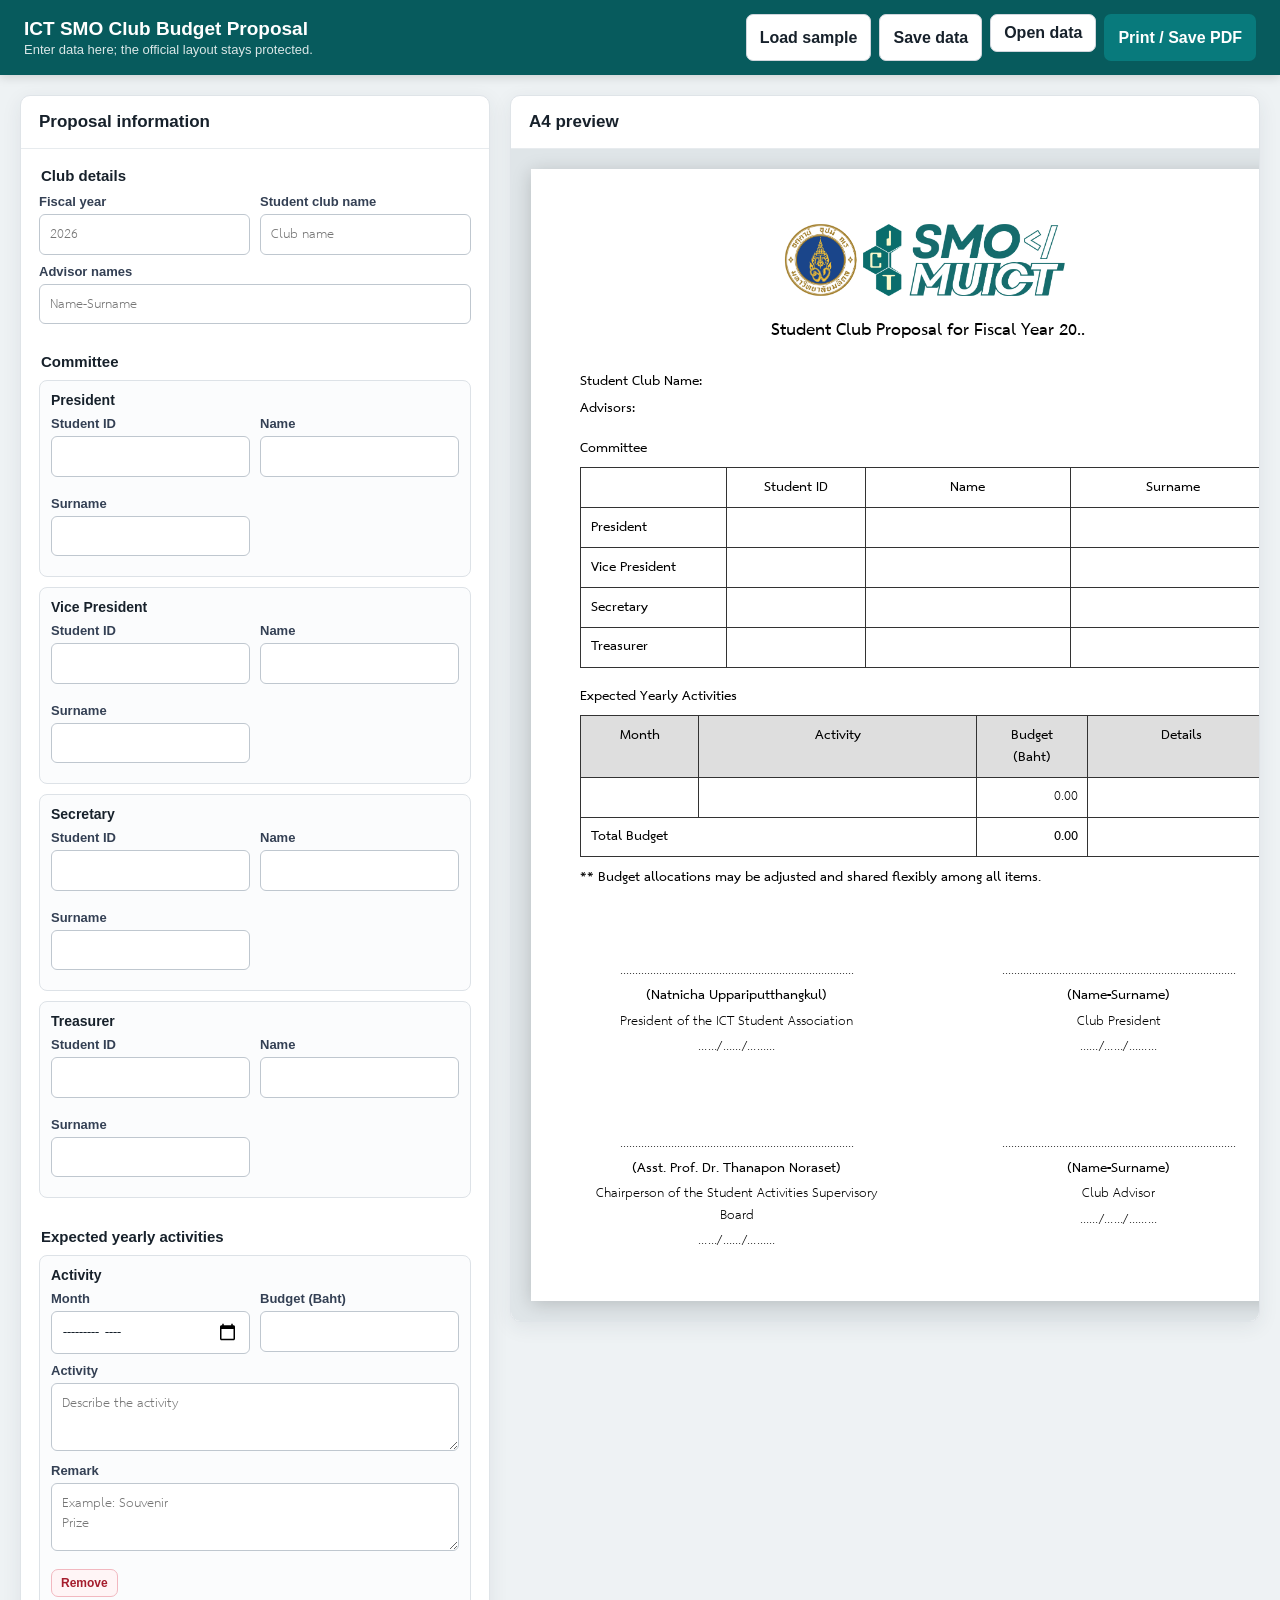
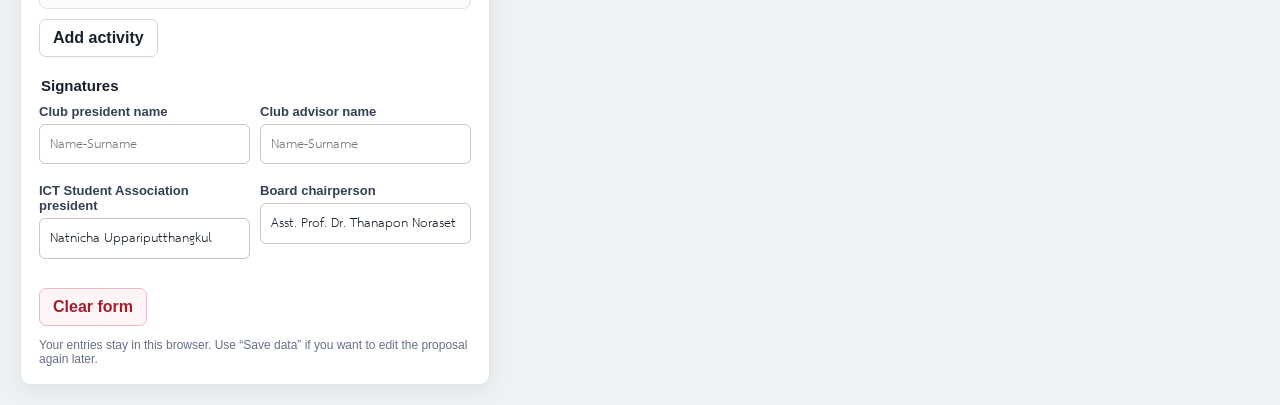
==== index.html @ 18812050 "Publish ICT SMO Club Budget Proposal website" ====
<!doctype html>
<html lang="en">
<head>
  <meta charset="utf-8">
  <meta name="viewport" content="width=device-width, initial-scale=1">
  <title>ICT SMO Club Budget Proposal</title>
  <style>
    @font-face {
      font-family: "THSarabunPSK";
      src: url("assets/THSarabunPSK.ttf") format("truetype");
      font-style: normal;
      font-weight: 400;
      font-display: swap;
    }

    @font-face {
      font-family: "THSarabunPSK";
      src: url("assets/THSarabunPSK-Bold.ttf") format("truetype");
      font-style: normal;
      font-weight: 700 900;
      font-display: swap;
    }

    :root {
      --ink: #17212b;
      --muted: #667085;
      --line: #cfd5dc;
      --brand: #087a7c;
      --brand-dark: #075b5d;
      --paper: #ffffff;
      --canvas: #eef2f4;
    }

    * { box-sizing: border-box; }

    body {
      margin: 0;
      color: var(--ink);
      background: var(--canvas);
      font-family: Arial, Helvetica, sans-serif;
    }

    .app-header {
      display: flex;
      justify-content: space-between;
      align-items: center;
      gap: 16px;
      padding: 14px 24px;
      color: white;
      background: var(--brand-dark);
      position: sticky;
      top: 0;
      z-index: 10;
      box-shadow: 0 2px 10px rgba(0, 0, 0, .15);
    }

    .app-header h1 { margin: 0; font-size: 19px; }
    .app-header p { margin: 2px 0 0; font-size: 13px; opacity: .85; }

    .actions { display: flex; flex-wrap: wrap; gap: 8px; }

    button, .file-button {
      border: 1px solid transparent;
      border-radius: 7px;
      padding: 9px 13px;
      font: inherit;
      font-weight: 700;
      cursor: pointer;
    }

    button.primary { color: white; background: var(--brand); }
    button.secondary, .file-button { color: var(--ink); background: white; border-color: var(--line); }
    button.danger { color: #a51d2d; background: #fff5f6; border-color: #f2b8c0; }
    button:hover, .file-button:hover { filter: brightness(.96); }
    .file-button input { display: none; }

    .workspace {
      display: grid;
      grid-template-columns: minmax(330px, 470px) minmax(650px, 1fr);
      gap: 20px;
      max-width: 1500px;
      margin: 0 auto;
      padding: 20px;
      align-items: start;
    }

    .panel {
      background: white;
      border: 1px solid #dfe4e8;
      border-radius: 10px;
      box-shadow: 0 5px 20px rgba(40, 55, 65, .08);
      overflow: hidden;
    }

    .panel-title { margin: 0; padding: 16px 18px; font-size: 17px; border-bottom: 1px solid #e7ebee; }
    .form-body { padding: 18px; }
    fieldset { margin: 0 0 20px; padding: 0; border: 0; }
    legend { width: 100%; margin-bottom: 10px; font-size: 15px; font-weight: 800; }

    .grid-2 { display: grid; grid-template-columns: 1fr 1fr; gap: 10px; }
    label { display: block; margin-bottom: 9px; color: #344054; font-size: 13px; font-weight: 700; }
    input, textarea, select {
      width: 100%;
      margin-top: 5px;
      border: 1px solid #bfc7cf;
      border-radius: 6px;
      padding: 9px 10px;
      color: var(--ink);
      background: white;
      font-family: "THSarabunPSK", sans-serif;
      font-size: 14pt;
      line-height: 1.1;
    }
    textarea { min-height: 68px; resize: vertical; }
    input:focus, textarea:focus, select:focus { outline: 3px solid #c5ecec; border-color: var(--brand); }

    .person-card, .activity-card {
      margin-bottom: 10px;
      padding: 11px;
      border: 1px solid #dde2e7;
      border-radius: 8px;
      background: #fbfcfd;
    }
    .person-card h3, .activity-card h3 { margin: 0 0 8px; font-size: 14px; }
    .activity-card .remove-row { margin-top: 6px; padding: 6px 9px; font-size: 12px; }
    .form-footer { display: flex; gap: 8px; flex-wrap: wrap; margin-top: 8px; }

    .preview-wrap { overflow: auto; padding: 20px; background: #dfe5e8; }
    .paper {
      width: 210mm;
      min-height: 297mm;
      margin: 0 auto;
      padding: 14mm 13mm 12mm;
      color: #000;
      background: var(--paper);
      box-shadow: 0 3px 18px rgba(0, 0, 0, .18);
      font-family: "THSarabunPSK", sans-serif;
      font-size: 14pt;
      line-height: 1.15;
    }

    .document-header { width: 100%; text-align: center; }
    .document-logo { display: block; width: 7.82cm; height: 2.01cm; margin: 0 auto 5mm; object-fit: contain; }
    .logo-fallback { margin: 0 auto 5mm; text-align: center; color: var(--brand-dark); font-size: 25pt; font-weight: 800; }
    .document-title { margin: 0 0 7mm; text-align: center; font-family: "THSarabunPSK", sans-serif; font-size: 18pt; }
    .metadata { margin-bottom: 3mm; }
    .metadata p { display: grid; grid-template-columns: 38mm 1fr; column-gap: 2mm; margin: 1.5mm 0; }
    .line-value { display: block; min-width: 0; padding: 0; }
    .section-heading { margin: 5mm 0 2mm; font-size: 14pt; }

    .document-table { width: 100%; border-collapse: collapse; table-layout: fixed; }
    .document-table th, .document-table td { border: .35mm solid #333; padding: 2.3mm 2.5mm; vertical-align: top; overflow-wrap: anywhere; }
    .document-table th { text-align: center; background: #dedede; font-weight: 800; }
    .committee-table th { background: white; }
    .committee-table td:first-child { font-weight: 800; }
    .committee-table td { min-height: 11mm; }
    .committee-table .role-col { width: 21%; }
    .committee-table .id-col { width: 20%; }
    .committee-table .name-col { width: 29.5%; }
    .activity-table .month-col { width: 17%; }
    .activity-table .activity-col { width: 40%; }
    .activity-table .budget-col { width: 16%; }
    .activity-table .remark-col { width: 27%; }
    .activity-table tbody td:nth-child(3),
    .activity-table tfoot td:nth-child(3) {
      text-align: right;
      white-space: nowrap;
      font-variant-numeric: tabular-nums;
    }
    .prewrap { white-space: pre-wrap; }
    .total-label { text-align: left; font-weight: 800; }
    .total-value { text-align: right; font-weight: 800; }
    .budget-note { margin: 2.5mm 0 6mm; font-weight: 800; }

    .signatures { display: grid; grid-template-columns: 1fr 1fr; gap: 7mm 18mm; margin-top: 7mm; }
    .signature-block { break-inside: avoid; page-break-inside: avoid; }
    .signature { min-height: 38mm; text-align: center; break-inside: avoid; }
    .signature-line { margin-top: 12mm; }
    .signature p { margin: 1mm 0; }
    .signature-name { font-weight: 700; }
    .signature-date { letter-spacing: .5px; }
    .empty { color: transparent; }

    .screen-note { margin: 12px 0 0; color: var(--muted); font-size: 12px; }

    @media (max-width: 1120px) {
      .workspace { grid-template-columns: 1fr; }
      .panel.form-panel { max-width: 760px; margin: 0 auto; }
    }

    @media print {
      @page { size: A4 portrait; margin: 12mm; }
      html, body { width: 100%; min-width: 0; margin: 0; background: white; }
      .no-print, .form-panel { display: none !important; }
      .workspace { display: block; width: 100%; max-width: 100%; min-width: 0; margin: 0; padding: 0; }
      .panel { width: 100%; max-width: 100%; min-width: 0; border: 0; box-shadow: none; overflow: visible; }
      .preview-wrap { width: 100%; max-width: 100%; min-width: 0; padding: 0; overflow: visible; background: white; }
      .paper { width: 100%; max-width: 100%; min-width: 0; min-height: 0; margin: 0; padding: 0; box-shadow: none; }
      .document-table {
        width: calc(100% - 2mm) !important;
        max-width: calc(100% - 2mm);
        min-width: 0;
        margin-left: 1mm;
        margin-right: 1mm;
      }
      .document-table th, .document-table td { min-width: 0; overflow-wrap: anywhere; word-break: break-word; }
      thead { display: table-header-group; }
      .activity-table thead { display: table-header-group !important; }
      .activity-table tfoot { display: table-row-group; }
      tr, .signature, .signature-block { break-inside: avoid; page-break-inside: avoid; }
    }
  </style>
</head>
<body>
  <header class="app-header no-print">
    <div>
      <h1>ICT SMO Club Budget Proposal</h1>
      <p>Enter data here; the official layout stays protected.</p>
    </div>
    <div class="actions">
      <button class="secondary" type="button" id="sampleButton">Load sample</button>
      <button class="secondary" type="button" id="downloadButton">Save data</button>
      <label class="file-button">Open data<input id="uploadInput" type="file" accept="application/json,.json"></label>
      <button class="primary" type="button" id="printButton">Print / Save PDF</button>
    </div>
  </header>

  <main class="workspace">
    <section class="panel form-panel no-print">
      <h2 class="panel-title">Proposal information</h2>
      <form id="proposalForm" class="form-body">
        <fieldset>
          <legend>Club details</legend>
          <div class="grid-2">
            <label>Fiscal year<input name="fiscalYear" inputmode="numeric" placeholder="2026"></label>
            <label>Student club name<input name="clubName" placeholder="Club name"></label>
          </div>
          <label>Advisor names<input name="advisors" placeholder="Name-Surname"></label>
        </fieldset>

        <fieldset>
          <legend>Committee</legend>
          <div id="committeeFields"></div>
        </fieldset>

        <fieldset>
          <legend>Expected yearly activities</legend>
          <div id="activityFields"></div>
          <button type="button" class="secondary" id="addActivityButton">Add activity</button>
        </fieldset>

        <fieldset>
          <legend>Signatures</legend>
          <div class="grid-2">
            <label>Club president name<input name="clubPresidentName" placeholder="Name-Surname"></label>
            <!-- <label>Club president date<input name="clubPresidentDate" type="date"></label> -->
            <label>Club advisor name<input name="clubAdvisorName" placeholder="Name-Surname"></label>
            <!-- <label>Club advisor date<input name="clubAdvisorDate" type="date"></label> -->
            <label>ICT Student Association president<input name="associationPresidentName" value="Natnicha Uppariputthangkul"></label>
            <!-- <label>Association president date<input name="associationPresidentDate" type="date"></label> -->
            <label>Board chairperson<input name="chairpersonName" value="Asst. Prof. Dr. Thanapon Noraset"></label>
            <!-- <label>Chairperson date<input name="chairpersonDate" type="date"></label> -->
          </div>
        </fieldset>

        <div class="form-footer">
          <button type="reset" class="danger">Clear form</button>
        </div>
        <p class="screen-note">Your entries stay in this browser. Use “Save data” if you want to edit the proposal again later.</p>
      </form>
    </section>

    <section class="panel preview-panel">
      <h2 class="panel-title no-print">A4 preview</h2>
      <div class="preview-wrap">
        <article class="paper" id="documentPreview">
          <header class="document-header">
            <img class="document-logo" src="assets/logo.png" alt="MU ICT Student Association logo" onerror="this.hidden=true;document.getElementById('logoFallback').hidden=false">
            <div class="logo-fallback" id="logoFallback" hidden>SMO MUICICT</div>
          </header>
          <h1 class="document-title">Student Club Proposal for Fiscal Year <span data-out="fiscalYear">20..</span></h1>

          <div class="metadata">
            <p><strong>Student Club Name:</strong> <span class="line-value" data-out="clubName">&nbsp;</span></p>
            <p><strong>Advisors:</strong> <span class="line-value" data-out="advisors">&nbsp;</span></p>
          </div>

          <h2 class="section-heading">Committee</h2>
          <table class="document-table committee-table">
            <thead>
              <tr><th class="role-col"></th><th class="id-col">Student ID</th><th class="name-col">Name</th><th class="name-col">Surname</th></tr>
            </thead>
            <tbody id="committeePreview"></tbody>
          </table>

          <h2 class="section-heading">Expected Yearly Activities</h2>
          <table class="document-table activity-table">
            <thead>
              <tr><th class="month-col">Month</th><th class="activity-col">Activity</th><th class="budget-col">Budget<br>(Baht)</th><th class="remark-col">Details</th></tr>
            </thead>
            <tbody id="activityPreview"></tbody>
            <tfoot>
              <tr><td class="total-label" colspan="2">Total Budget</td><td class="total-value" id="totalBudget">0.00</td><td></td></tr>
            </tfoot>
          </table>
          <p class="budget-note">** Budget allocations may be adjusted and shared flexibly among all items.</p>

          <section class="signature-block">
          <section class="signatures">
            <div class="signature">
               <div class="signature-line"></div><p>..............................................................................</p>
              <p class="signature-name">(<span data-out="associationPresidentName">Natnicha Uppariputthangkul</span>)</p>
              <p>President of the ICT Student Association</p>
              <p class="signature-date" data-date-out="associationPresidentDate">……/……/………</p>
            </div>
            <div class="signature">
               <div class="signature-line"></div><p>..............................................................................</p>
              <p class="signature-name">(<span data-out="clubPresidentName">Name-Surname</span>)</p>
              <p>Club President</p>
              <p class="signature-date" data-date-out="clubPresidentDate">……/……/………</p>
            </div>
            <div class="signature">
               <div class="signature-line"></div><p>..............................................................................</p>
              <p class="signature-name">(<span data-out="chairpersonName">Asst. Prof. Dr. Thanapon Noraset</span>)</p>
              <p>Chairperson of the Student Activities Supervisory Board</p>
              <p class="signature-date" data-date-out="chairpersonDate">……/……/………</p>
            </div>
            <div class="signature">
              <div class="signature-line"></div><p>..............................................................................</p>
              <p class="signature-name">(<span data-out="clubAdvisorName">Name-Surname</span>)</p>
              <p>Club Advisor</p>
              <p class="signature-date" data-date-out="clubAdvisorDate">……/……/………</p>
            </div>
          </section>
          </section>
        </article>
      </div>
    </section>
  </main>

  <script>
    "use strict";

    const roles = ["President", "Vice President", "Secretary", "Treasurer"];
    const form = document.getElementById("proposalForm");
    const committeeFields = document.getElementById("committeeFields");
    const committeePreview = document.getElementById("committeePreview");
    const activityFields = document.getElementById("activityFields");
    const activityPreview = document.getElementById("activityPreview");
    let activityCounter = 0;
    let suppressResetHandler = false;

    function blank(value, fallback = "") {
      return String(value || "").trim() || fallback;
    }

    function setText(element, value, fallback = "") {
      element.textContent = blank(value, fallback) || "\u00a0";
    }

    function formatMoney(value) {
      const number = Number(value);
      return Number.isFinite(number) ? number.toLocaleString("en-US", { minimumFractionDigits: 2, maximumFractionDigits: 2 }) : "0.00";
    }

    function formatDate(value) {
      if (!value) return "……/……/………";
      const [year, month, day] = value.split("-");
      return day && month && year ? `${day}/${month}/${year}` : value;
    }

    function createCommitteeFields() {
      roles.forEach((role, index) => {
        const card = document.createElement("div");
        card.className = "person-card";
        card.innerHTML = `
          <h3>${role}</h3>
          <div class="grid-2">
            <label>Student ID<input name="committee_${index}_id" inputmode="numeric"></label>
            <label>Name<input name="committee_${index}_name"></label>
            <label>Surname<input name="committee_${index}_surname"></label>
          </div>`;
        committeeFields.appendChild(card);
      });
    }

    function addActivity(data = {}) {
      const index = activityCounter++;
      const card = document.createElement("div");
      card.className = "activity-card";
      card.dataset.activityId = String(index);
      card.innerHTML = `
        <h3>Activity</h3>
        <div class="grid-2">
          <label>Month<input data-field="month" type="month"></label>
          <label>Budget (Baht)<input data-field="budget" type="number" min="0" step="0.01"></label>
        </div>
        <label>Activity<textarea data-field="activity" placeholder="Describe the activity"></textarea></label>
        <label>Remark<textarea data-field="remark" placeholder="Example: Souvenir&#10;Prize"></textarea></label>
        <button type="button" class="danger remove-row">Remove</button>`;
      for (const [key, value] of Object.entries(data)) {
        const input = card.querySelector(`[data-field="${key}"]`);
        if (input) input.value = value;
      }
      card.querySelector(".remove-row").addEventListener("click", () => {
        if (activityFields.children.length > 1) card.remove();
        render();
      });
      activityFields.appendChild(card);
      render();
    }

    function readActivities() {
      return [...activityFields.querySelectorAll(".activity-card")].map(card => ({
        month: card.querySelector('[data-field="month"]').value,
        activity: card.querySelector('[data-field="activity"]').value,
        budget: card.querySelector('[data-field="budget"]').value,
        remark: card.querySelector('[data-field="remark"]').value
      }));
    }

    function monthLabel(value) {
      if (!value) return "";
      const [year, month] = value.split("-");
      const date = new Date(Number(year), Number(month) - 1, 1);
      return `${date.toLocaleString("en-US", { month: "long" })}\n${year}`;
    }

    function collectData() {
      const values = Object.fromEntries(new FormData(form).entries());
      values.committee = roles.map((role, index) => ({
        role,
        studentId: values[`committee_${index}_id`] || "",
        name: values[`committee_${index}_name`] || "",
        surname: values[`committee_${index}_surname`] || ""
      }));
      values.activities = readActivities();
      return values;
    }

    function render() {
      const data = collectData();
      document.querySelectorAll("[data-out]").forEach(element => {
        const key = element.dataset.out;
        const defaults = {
          fiscalYear: "20..",
          associationPresidentName: "Natnicha Uppariputthangkul",
          chairpersonName: "Asst. Prof. Dr. Thanapon Noraset",
          clubPresidentName: "Name-Surname",
          clubAdvisorName: "Name-Surname"
        };
        setText(element, data[key], defaults[key] || "");
      });
      document.querySelectorAll("[data-date-out]").forEach(element => {
        element.textContent = formatDate(data[element.dataset.dateOut]);
      });

      committeePreview.replaceChildren();
      data.committee.forEach(person => {
        const row = document.createElement("tr");
        [person.role, person.studentId, person.name, person.surname].forEach(value => {
          const cell = document.createElement("td");
          setText(cell, value);
          row.appendChild(cell);
        });
        committeePreview.appendChild(row);
      });

      activityPreview.replaceChildren();
      let total = 0;
      data.activities.forEach(item => {
        const row = document.createElement("tr");
        const values = [monthLabel(item.month), item.activity, formatMoney(item.budget), item.remark];
        values.forEach((value, index) => {
          const cell = document.createElement("td");
          if (index === 0 || index === 1 || index === 3) cell.className = "prewrap";
          setText(cell, value);
          row.appendChild(cell);
        });
        activityPreview.appendChild(row);
        total += Number(item.budget) || 0;
      });
      document.getElementById("totalBudget").textContent = formatMoney(total);
    }

    function downloadData() {
      const clubName = blank(form.elements.clubName.value, "club").replace(/[^a-z0-9]+/gi, "-").replace(/^-|-$/g, "").toLowerCase();
      const blob = new Blob([JSON.stringify(collectData(), null, 2)], { type: "application/json" });
      const link = document.createElement("a");
      link.href = URL.createObjectURL(blob);
      link.download = `${clubName}-budget-proposal.json`;
      link.click();
      URL.revokeObjectURL(link.href);
    }

    function loadData(data) {
      suppressResetHandler = true;
      form.reset();
      suppressResetHandler = false;
      const simpleFields = ["fiscalYear", "clubName", "advisors", "clubPresidentName", "clubPresidentDate", "clubAdvisorName", "clubAdvisorDate", "associationPresidentName", "associationPresidentDate", "chairpersonName", "chairpersonDate"];
      simpleFields.forEach(key => { if (data[key] !== undefined && form.elements[key]) form.elements[key].value = data[key]; });
      (data.committee || []).forEach((person, index) => {
        if (index >= roles.length) return;
        form.elements[`committee_${index}_id`].value = person.studentId || "";
        form.elements[`committee_${index}_name`].value = person.name || "";
        form.elements[`committee_${index}_surname`].value = person.surname || "";
      });
      activityFields.replaceChildren();
      (data.activities?.length ? data.activities : [{}]).forEach(addActivity);
      render();
    }

    function loadSample() {
      loadData({
        fiscalYear: "2026",
        clubName: "Digital Media Club",
        advisors: "Dr. Example Advisor",
        committee: [
          { studentId: "6688001", name: "Anan", surname: "Jaidee" },
          { studentId: "6688002", name: "Mali", surname: "Sukjai" },
          { studentId: "6688003", name: "Pim", surname: "Saelim" },
          { studentId: "6688004", name: "Krit", surname: "Wongdee" }
        ],
        activities: [
          { month: "2026-11", activity: "Club orientation and member workshop", budget: "2500", remark: "Souvenir: 1,000 Baht\nMaterials: 1,500 Baht" },
          { month: "2027-02", activity: "Student showcase", budget: "5000", remark: "Prize: 2,000 Baht\nVenue and materials: 3,000 Baht" }
        ],
        clubPresidentName: "Anan Jaidee",
        clubAdvisorName: "Dr. Example Advisor",
        associationPresidentName: "Natnicha Uppariputthangkul",
        chairpersonName: "Asst. Prof. Dr. Thanapon Noraset"
      });
    }

    createCommitteeFields();
    addActivity();
    form.addEventListener("input", render);
    form.addEventListener("reset", () => {
      if (suppressResetHandler) return;
      setTimeout(() => {
      activityFields.replaceChildren();
      addActivity();
      render();
      }, 0);
    });
    document.getElementById("addActivityButton").addEventListener("click", () => addActivity());
    document.getElementById("sampleButton").addEventListener("click", loadSample);
    document.getElementById("downloadButton").addEventListener("click", downloadData);
    document.getElementById("printButton").addEventListener("click", () => window.print());
    document.getElementById("uploadInput").addEventListener("change", async event => {
      const file = event.target.files[0];
      if (!file) return;
      try { loadData(JSON.parse(await file.text())); }
      catch { alert("This is not a valid saved proposal file."); }
      event.target.value = "";
    });
    render();
  </script>
</body>
</html>
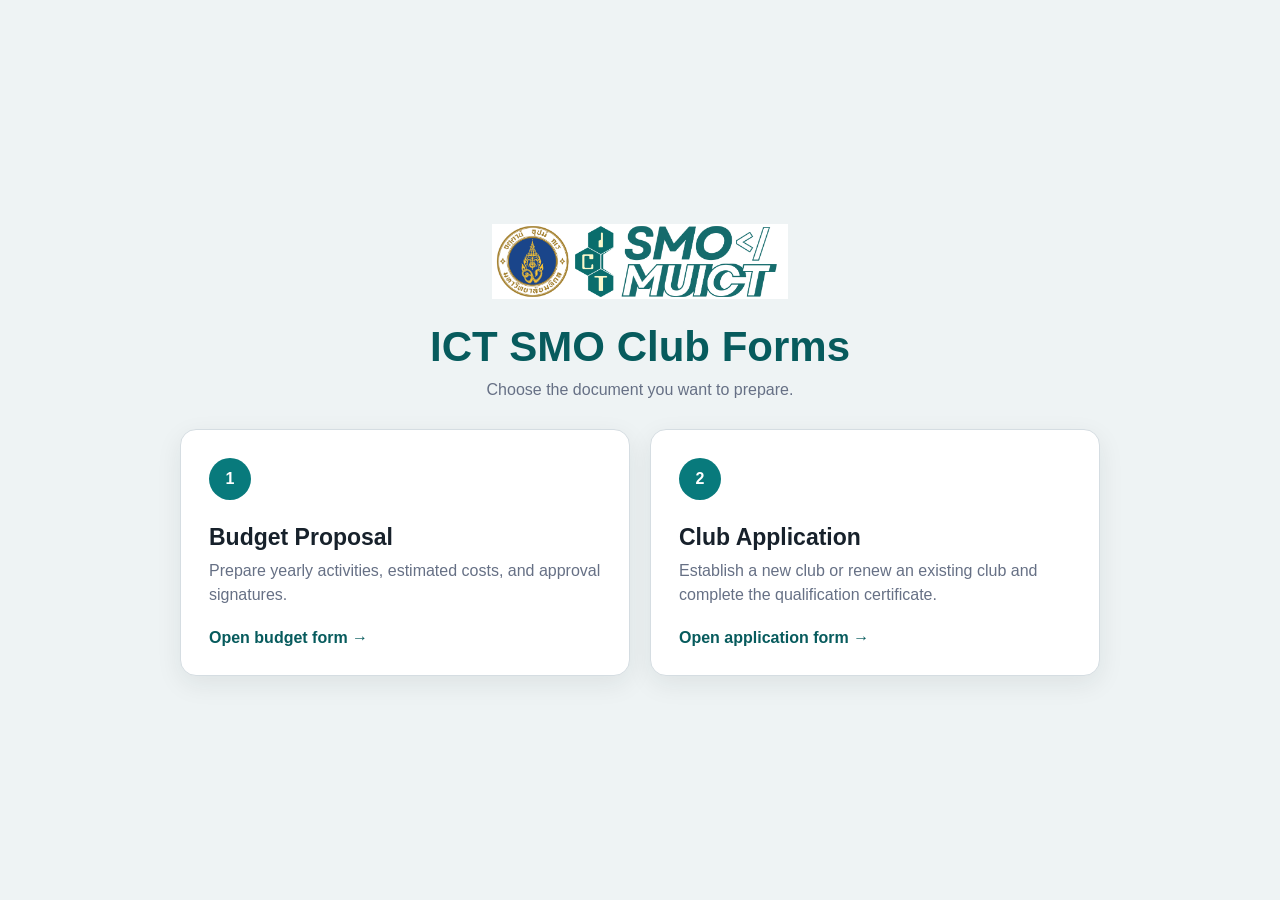
==== commit 9787f475: "Add club application form and form selector" ====
--- a/index.html
+++ b/index.html
@@ -3,558 +3,47 @@
 <head>
   <meta charset="utf-8">
   <meta name="viewport" content="width=device-width, initial-scale=1">
-  <title>ICT SMO Club Budget Proposal</title>
+  <title>ICT SMO Club Forms</title>
+  <link rel="icon" type="image/svg+xml" href="data:image/svg+xml,%3Csvg xmlns='http://www.w3.org/2000/svg' viewBox='0 0 64 64'%3E%3Crect width='64' height='64' rx='14' fill='%23075b5d'/%3E%3Cpath d='M18 16h28v32H18z' fill='white'/%3E%3Cpath d='M24 24h16M24 32h16M24 40h10' stroke='%23087a7c' stroke-width='4' stroke-linecap='round'/%3E%3C/svg%3E">
   <style>
-    @font-face {
-      font-family: "THSarabunPSK";
-      src: url("assets/THSarabunPSK.ttf") format("truetype");
-      font-style: normal;
-      font-weight: 400;
-      font-display: swap;
-    }
-
-    @font-face {
-      font-family: "THSarabunPSK";
-      src: url("assets/THSarabunPSK-Bold.ttf") format("truetype");
-      font-style: normal;
-      font-weight: 700 900;
-      font-display: swap;
-    }
-
-    :root {
-      --ink: #17212b;
-      --muted: #667085;
-      --line: #cfd5dc;
-      --brand: #087a7c;
-      --brand-dark: #075b5d;
-      --paper: #ffffff;
-      --canvas: #eef2f4;
-    }
-
+    @font-face { font-family: "THSarabunPSK"; src: url("assets/THSarabunPSK.ttf") format("truetype"); font-weight: 400; }
+    @font-face { font-family: "THSarabunPSK"; src: url("assets/THSarabunPSK-Bold.ttf") format("truetype"); font-weight: 700 900; }
+    :root { --brand: #087a7c; --brand-dark: #075b5d; --ink: #17212b; --muted: #667085; --line: #d5dde2; --canvas: #eef3f4; }
     * { box-sizing: border-box; }
-
-    body {
-      margin: 0;
-      color: var(--ink);
-      background: var(--canvas);
-      font-family: Arial, Helvetica, sans-serif;
-    }
-
-    .app-header {
-      display: flex;
-      justify-content: space-between;
-      align-items: center;
-      gap: 16px;
-      padding: 14px 24px;
-      color: white;
-      background: var(--brand-dark);
-      position: sticky;
-      top: 0;
-      z-index: 10;
-      box-shadow: 0 2px 10px rgba(0, 0, 0, .15);
-    }
-
-    .app-header h1 { margin: 0; font-size: 19px; }
-    .app-header p { margin: 2px 0 0; font-size: 13px; opacity: .85; }
-
-    .actions { display: flex; flex-wrap: wrap; gap: 8px; }
-
-    button, .file-button {
-      border: 1px solid transparent;
-      border-radius: 7px;
-      padding: 9px 13px;
-      font: inherit;
-      font-weight: 700;
-      cursor: pointer;
-    }
-
-    button.primary { color: white; background: var(--brand); }
-    button.secondary, .file-button { color: var(--ink); background: white; border-color: var(--line); }
-    button.danger { color: #a51d2d; background: #fff5f6; border-color: #f2b8c0; }
-    button:hover, .file-button:hover { filter: brightness(.96); }
-    .file-button input { display: none; }
-
-    .workspace {
-      display: grid;
-      grid-template-columns: minmax(330px, 470px) minmax(650px, 1fr);
-      gap: 20px;
-      max-width: 1500px;
-      margin: 0 auto;
-      padding: 20px;
-      align-items: start;
-    }
-
-    .panel {
-      background: white;
-      border: 1px solid #dfe4e8;
-      border-radius: 10px;
-      box-shadow: 0 5px 20px rgba(40, 55, 65, .08);
-      overflow: hidden;
-    }
-
-    .panel-title { margin: 0; padding: 16px 18px; font-size: 17px; border-bottom: 1px solid #e7ebee; }
-    .form-body { padding: 18px; }
-    fieldset { margin: 0 0 20px; padding: 0; border: 0; }
-    legend { width: 100%; margin-bottom: 10px; font-size: 15px; font-weight: 800; }
-
-    .grid-2 { display: grid; grid-template-columns: 1fr 1fr; gap: 10px; }
-    label { display: block; margin-bottom: 9px; color: #344054; font-size: 13px; font-weight: 700; }
-    input, textarea, select {
-      width: 100%;
-      margin-top: 5px;
-      border: 1px solid #bfc7cf;
-      border-radius: 6px;
-      padding: 9px 10px;
-      color: var(--ink);
-      background: white;
-      font-family: "THSarabunPSK", sans-serif;
-      font-size: 14pt;
-      line-height: 1.1;
-    }
-    textarea { min-height: 68px; resize: vertical; }
-    input:focus, textarea:focus, select:focus { outline: 3px solid #c5ecec; border-color: var(--brand); }
-
-    .person-card, .activity-card {
-      margin-bottom: 10px;
-      padding: 11px;
-      border: 1px solid #dde2e7;
-      border-radius: 8px;
-      background: #fbfcfd;
-    }
-    .person-card h3, .activity-card h3 { margin: 0 0 8px; font-size: 14px; }
-    .activity-card .remove-row { margin-top: 6px; padding: 6px 9px; font-size: 12px; }
-    .form-footer { display: flex; gap: 8px; flex-wrap: wrap; margin-top: 8px; }
-
-    .preview-wrap { overflow: auto; padding: 20px; background: #dfe5e8; }
-    .paper {
-      width: 210mm;
-      min-height: 297mm;
-      margin: 0 auto;
-      padding: 14mm 13mm 12mm;
-      color: #000;
-      background: var(--paper);
-      box-shadow: 0 3px 18px rgba(0, 0, 0, .18);
-      font-family: "THSarabunPSK", sans-serif;
-      font-size: 14pt;
-      line-height: 1.15;
-    }
-
-    .document-header { width: 100%; text-align: center; }
-    .document-logo { display: block; width: 7.82cm; height: 2.01cm; margin: 0 auto 5mm; object-fit: contain; }
-    .logo-fallback { margin: 0 auto 5mm; text-align: center; color: var(--brand-dark); font-size: 25pt; font-weight: 800; }
-    .document-title { margin: 0 0 7mm; text-align: center; font-family: "THSarabunPSK", sans-serif; font-size: 18pt; }
-    .metadata { margin-bottom: 3mm; }
-    .metadata p { display: grid; grid-template-columns: 38mm 1fr; column-gap: 2mm; margin: 1.5mm 0; }
-    .line-value { display: block; min-width: 0; padding: 0; }
-    .section-heading { margin: 5mm 0 2mm; font-size: 14pt; }
-
-    .document-table { width: 100%; border-collapse: collapse; table-layout: fixed; }
-    .document-table th, .document-table td { border: .35mm solid #333; padding: 2.3mm 2.5mm; vertical-align: top; overflow-wrap: anywhere; }
-    .document-table th { text-align: center; background: #dedede; font-weight: 800; }
-    .committee-table th { background: white; }
-    .committee-table td:first-child { font-weight: 800; }
-    .committee-table td { min-height: 11mm; }
-    .committee-table .role-col { width: 21%; }
-    .committee-table .id-col { width: 20%; }
-    .committee-table .name-col { width: 29.5%; }
-    .activity-table .month-col { width: 17%; }
-    .activity-table .activity-col { width: 40%; }
-    .activity-table .budget-col { width: 16%; }
-    .activity-table .remark-col { width: 27%; }
-    .activity-table tbody td:nth-child(3),
-    .activity-table tfoot td:nth-child(3) {
-      text-align: right;
-      white-space: nowrap;
-      font-variant-numeric: tabular-nums;
-    }
-    .prewrap { white-space: pre-wrap; }
-    .total-label { text-align: left; font-weight: 800; }
-    .total-value { text-align: right; font-weight: 800; }
-    .budget-note { margin: 2.5mm 0 6mm; font-weight: 800; }
-
-    .signatures { display: grid; grid-template-columns: 1fr 1fr; gap: 7mm 18mm; margin-top: 7mm; }
-    .signature-block { break-inside: avoid; page-break-inside: avoid; }
-    .signature { min-height: 38mm; text-align: center; break-inside: avoid; }
-    .signature-line { margin-top: 12mm; }
-    .signature p { margin: 1mm 0; }
-    .signature-name { font-weight: 700; }
-    .signature-date { letter-spacing: .5px; }
-    .empty { color: transparent; }
-
-    .screen-note { margin: 12px 0 0; color: var(--muted); font-size: 12px; }
-
-    @media (max-width: 1120px) {
-      .workspace { grid-template-columns: 1fr; }
-      .panel.form-panel { max-width: 760px; margin: 0 auto; }
-    }
-
-    @media print {
-      @page { size: A4 portrait; margin: 12mm; }
-      html, body { width: 100%; min-width: 0; margin: 0; background: white; }
-      .no-print, .form-panel { display: none !important; }
-      .workspace { display: block; width: 100%; max-width: 100%; min-width: 0; margin: 0; padding: 0; }
-      .panel { width: 100%; max-width: 100%; min-width: 0; border: 0; box-shadow: none; overflow: visible; }
-      .preview-wrap { width: 100%; max-width: 100%; min-width: 0; padding: 0; overflow: visible; background: white; }
-      .paper { width: 100%; max-width: 100%; min-width: 0; min-height: 0; margin: 0; padding: 0; box-shadow: none; }
-      .document-table {
-        width: calc(100% - 2mm) !important;
-        max-width: calc(100% - 2mm);
-        min-width: 0;
-        margin-left: 1mm;
-        margin-right: 1mm;
-      }
-      .document-table th, .document-table td { min-width: 0; overflow-wrap: anywhere; word-break: break-word; }
-      thead { display: table-header-group; }
-      .activity-table thead { display: table-header-group !important; }
-      .activity-table tfoot { display: table-row-group; }
-      tr, .signature, .signature-block { break-inside: avoid; page-break-inside: avoid; }
-    }
+    body { min-height: 100vh; margin: 0; display: grid; place-items: center; color: var(--ink); background: var(--canvas); font-family: Arial, Helvetica, sans-serif; }
+    main { width: min(920px, calc(100% - 32px)); padding: 42px 0; }
+    .brand { display: block; width: min(7.82cm, 74vw); height: 2.01cm; margin: 0 auto 24px; object-fit: contain; }
+    h1 { margin: 0; text-align: center; color: var(--brand-dark); font-size: clamp(28px, 4vw, 42px); }
+    .intro { margin: 10px auto 30px; text-align: center; color: var(--muted); font-size: 16px; }
+    .choices { display: grid; grid-template-columns: repeat(2, minmax(0, 1fr)); gap: 20px; }
+    .choice { display: flex; min-height: 220px; flex-direction: column; padding: 28px; color: inherit; background: white; border: 1px solid var(--line); border-radius: 16px; box-shadow: 0 8px 26px rgba(23, 33, 43, .08); text-decoration: none; transition: transform .15s ease, border-color .15s ease, box-shadow .15s ease; }
+    .choice:hover, .choice:focus-visible { transform: translateY(-3px); border-color: var(--brand); box-shadow: 0 12px 30px rgba(7, 91, 93, .14); outline: none; }
+    .choice-number { width: 42px; height: 42px; display: grid; place-items: center; border-radius: 50%; color: white; background: var(--brand); font-weight: 800; }
+    .choice h2 { margin: 24px 0 8px; font-size: 23px; }
+    .choice p { margin: 0; color: var(--muted); line-height: 1.5; }
+    .open { margin-top: auto; padding-top: 22px; color: var(--brand-dark); font-weight: 800; }
+    @media (max-width: 680px) { .choices { grid-template-columns: 1fr; } .choice { min-height: 190px; } }
   </style>
 </head>
 <body>
-  <header class="app-header no-print">
-    <div>
-      <h1>ICT SMO Club Budget Proposal</h1>
-      <p>Enter data here; the official layout stays protected.</p>
-    </div>
-    <div class="actions">
-      <button class="secondary" type="button" id="sampleButton">Load sample</button>
-      <button class="secondary" type="button" id="downloadButton">Save data</button>
-      <label class="file-button">Open data<input id="uploadInput" type="file" accept="application/json,.json"></label>
-      <button class="primary" type="button" id="printButton">Print / Save PDF</button>
-    </div>
-  </header>
-
-  <main class="workspace">
-    <section class="panel form-panel no-print">
-      <h2 class="panel-title">Proposal information</h2>
-      <form id="proposalForm" class="form-body">
-        <fieldset>
-          <legend>Club details</legend>
-          <div class="grid-2">
-            <label>Fiscal year<input name="fiscalYear" inputmode="numeric" placeholder="2026"></label>
-            <label>Student club name<input name="clubName" placeholder="Club name"></label>
-          </div>
-          <label>Advisor names<input name="advisors" placeholder="Name-Surname"></label>
-        </fieldset>
-
-        <fieldset>
-          <legend>Committee</legend>
-          <div id="committeeFields"></div>
-        </fieldset>
-
-        <fieldset>
-          <legend>Expected yearly activities</legend>
-          <div id="activityFields"></div>
-          <button type="button" class="secondary" id="addActivityButton">Add activity</button>
-        </fieldset>
-
-        <fieldset>
-          <legend>Signatures</legend>
-          <div class="grid-2">
-            <label>Club president name<input name="clubPresidentName" placeholder="Name-Surname"></label>
-            <!-- <label>Club president date<input name="clubPresidentDate" type="date"></label> -->
-            <label>Club advisor name<input name="clubAdvisorName" placeholder="Name-Surname"></label>
-            <!-- <label>Club advisor date<input name="clubAdvisorDate" type="date"></label> -->
-            <label>ICT Student Association president<input name="associationPresidentName" value="Natnicha Uppariputthangkul"></label>
-            <!-- <label>Association president date<input name="associationPresidentDate" type="date"></label> -->
-            <label>Board chairperson<input name="chairpersonName" value="Asst. Prof. Dr. Thanapon Noraset"></label>
-            <!-- <label>Chairperson date<input name="chairpersonDate" type="date"></label> -->
-          </div>
-        </fieldset>
-
-        <div class="form-footer">
-          <button type="reset" class="danger">Clear form</button>
-        </div>
-        <p class="screen-note">Your entries stay in this browser. Use “Save data” if you want to edit the proposal again later.</p>
-      </form>
-    </section>
-
-    <section class="panel preview-panel">
-      <h2 class="panel-title no-print">A4 preview</h2>
-      <div class="preview-wrap">
-        <article class="paper" id="documentPreview">
-          <header class="document-header">
-            <img class="document-logo" src="assets/logo.png" alt="MU ICT Student Association logo" onerror="this.hidden=true;document.getElementById('logoFallback').hidden=false">
-            <div class="logo-fallback" id="logoFallback" hidden>SMO MUICICT</div>
-          </header>
-          <h1 class="document-title">Student Club Proposal for Fiscal Year <span data-out="fiscalYear">20..</span></h1>
-
-          <div class="metadata">
-            <p><strong>Student Club Name:</strong> <span class="line-value" data-out="clubName">&nbsp;</span></p>
-            <p><strong>Advisors:</strong> <span class="line-value" data-out="advisors">&nbsp;</span></p>
-          </div>
-
-          <h2 class="section-heading">Committee</h2>
-          <table class="document-table committee-table">
-            <thead>
-              <tr><th class="role-col"></th><th class="id-col">Student ID</th><th class="name-col">Name</th><th class="name-col">Surname</th></tr>
-            </thead>
-            <tbody id="committeePreview"></tbody>
-          </table>
-
-          <h2 class="section-heading">Expected Yearly Activities</h2>
-          <table class="document-table activity-table">
-            <thead>
-              <tr><th class="month-col">Month</th><th class="activity-col">Activity</th><th class="budget-col">Budget<br>(Baht)</th><th class="remark-col">Details</th></tr>
-            </thead>
-            <tbody id="activityPreview"></tbody>
-            <tfoot>
-              <tr><td class="total-label" colspan="2">Total Budget</td><td class="total-value" id="totalBudget">0.00</td><td></td></tr>
-            </tfoot>
-          </table>
-          <p class="budget-note">** Budget allocations may be adjusted and shared flexibly among all items.</p>
-
-          <section class="signature-block">
-          <section class="signatures">
-            <div class="signature">
-               <div class="signature-line"></div><p>..............................................................................</p>
-              <p class="signature-name">(<span data-out="associationPresidentName">Natnicha Uppariputthangkul</span>)</p>
-              <p>President of the ICT Student Association</p>
-              <p class="signature-date" data-date-out="associationPresidentDate">……/……/………</p>
-            </div>
-            <div class="signature">
-               <div class="signature-line"></div><p>..............................................................................</p>
-              <p class="signature-name">(<span data-out="clubPresidentName">Name-Surname</span>)</p>
-              <p>Club President</p>
-              <p class="signature-date" data-date-out="clubPresidentDate">……/……/………</p>
-            </div>
-            <div class="signature">
-               <div class="signature-line"></div><p>..............................................................................</p>
-              <p class="signature-name">(<span data-out="chairpersonName">Asst. Prof. Dr. Thanapon Noraset</span>)</p>
-              <p>Chairperson of the Student Activities Supervisory Board</p>
-              <p class="signature-date" data-date-out="chairpersonDate">……/……/………</p>
-            </div>
-            <div class="signature">
-              <div class="signature-line"></div><p>..............................................................................</p>
-              <p class="signature-name">(<span data-out="clubAdvisorName">Name-Surname</span>)</p>
-              <p>Club Advisor</p>
-              <p class="signature-date" data-date-out="clubAdvisorDate">……/……/………</p>
-            </div>
-          </section>
-          </section>
-        </article>
-      </div>
+  <main>
+    <img class="brand" src="assets/logo.png" alt="MU ICT Student Association logo">
+    <h1>ICT SMO Club Forms</h1>
+    <p class="intro">Choose the document you want to prepare.</p>
+    <section class="choices" aria-label="Available club forms">
+      <a class="choice" href="budget.html">
+        <span class="choice-number">1</span>
+        <h2>Budget Proposal</h2>
+        <p>Prepare yearly activities, estimated costs, and approval signatures.</p>
+        <span class="open">Open budget form →</span>
+      </a>
+      <a class="choice" href="application.html">
+        <span class="choice-number">2</span>
+        <h2>Club Application</h2>
+        <p>Establish a new club or renew an existing club and complete the qualification certificate.</p>
+        <span class="open">Open application form →</span>
+      </a>
     </section>
   </main>
-
-  <script>
-    "use strict";
-
-    const roles = ["President", "Vice President", "Secretary", "Treasurer"];
-    const form = document.getElementById("proposalForm");
-    const committeeFields = document.getElementById("committeeFields");
-    const committeePreview = document.getElementById("committeePreview");
-    const activityFields = document.getElementById("activityFields");
-    const activityPreview = document.getElementById("activityPreview");
-    let activityCounter = 0;
-    let suppressResetHandler = false;
-
-    function blank(value, fallback = "") {
-      return String(value || "").trim() || fallback;
-    }
-
-    function setText(element, value, fallback = "") {
-      element.textContent = blank(value, fallback) || "\u00a0";
-    }
-
-    function formatMoney(value) {
-      const number = Number(value);
-      return Number.isFinite(number) ? number.toLocaleString("en-US", { minimumFractionDigits: 2, maximumFractionDigits: 2 }) : "0.00";
-    }
-
-    function formatDate(value) {
-      if (!value) return "……/……/………";
-      const [year, month, day] = value.split("-");
-      return day && month && year ? `${day}/${month}/${year}` : value;
-    }
-
-    function createCommitteeFields() {
-      roles.forEach((role, index) => {
-        const card = document.createElement("div");
-        card.className = "person-card";
-        card.innerHTML = `
-          <h3>${role}</h3>
-          <div class="grid-2">
-            <label>Student ID<input name="committee_${index}_id" inputmode="numeric"></label>
-            <label>Name<input name="committee_${index}_name"></label>
-            <label>Surname<input name="committee_${index}_surname"></label>
-          </div>`;
-        committeeFields.appendChild(card);
-      });
-    }
-
-    function addActivity(data = {}) {
-      const index = activityCounter++;
-      const card = document.createElement("div");
-      card.className = "activity-card";
-      card.dataset.activityId = String(index);
-      card.innerHTML = `
-        <h3>Activity</h3>
-        <div class="grid-2">
-          <label>Month<input data-field="month" type="month"></label>
-          <label>Budget (Baht)<input data-field="budget" type="number" min="0" step="0.01"></label>
-        </div>
-        <label>Activity<textarea data-field="activity" placeholder="Describe the activity"></textarea></label>
-        <label>Remark<textarea data-field="remark" placeholder="Example: Souvenir&#10;Prize"></textarea></label>
-        <button type="button" class="danger remove-row">Remove</button>`;
-      for (const [key, value] of Object.entries(data)) {
-        const input = card.querySelector(`[data-field="${key}"]`);
-        if (input) input.value = value;
-      }
-      card.querySelector(".remove-row").addEventListener("click", () => {
-        if (activityFields.children.length > 1) card.remove();
-        render();
-      });
-      activityFields.appendChild(card);
-      render();
-    }
-
-    function readActivities() {
-      return [...activityFields.querySelectorAll(".activity-card")].map(card => ({
-        month: card.querySelector('[data-field="month"]').value,
-        activity: card.querySelector('[data-field="activity"]').value,
-        budget: card.querySelector('[data-field="budget"]').value,
-        remark: card.querySelector('[data-field="remark"]').value
-      }));
-    }
-
-    function monthLabel(value) {
-      if (!value) return "";
-      const [year, month] = value.split("-");
-      const date = new Date(Number(year), Number(month) - 1, 1);
-      return `${date.toLocaleString("en-US", { month: "long" })}\n${year}`;
-    }
-
-    function collectData() {
-      const values = Object.fromEntries(new FormData(form).entries());
-      values.committee = roles.map((role, index) => ({
-        role,
-        studentId: values[`committee_${index}_id`] || "",
-        name: values[`committee_${index}_name`] || "",
-        surname: values[`committee_${index}_surname`] || ""
-      }));
-      values.activities = readActivities();
-      return values;
-    }
-
-    function render() {
-      const data = collectData();
-      document.querySelectorAll("[data-out]").forEach(element => {
-        const key = element.dataset.out;
-        const defaults = {
-          fiscalYear: "20..",
-          associationPresidentName: "Natnicha Uppariputthangkul",
-          chairpersonName: "Asst. Prof. Dr. Thanapon Noraset",
-          clubPresidentName: "Name-Surname",
-          clubAdvisorName: "Name-Surname"
-        };
-        setText(element, data[key], defaults[key] || "");
-      });
-      document.querySelectorAll("[data-date-out]").forEach(element => {
-        element.textContent = formatDate(data[element.dataset.dateOut]);
-      });
-
-      committeePreview.replaceChildren();
-      data.committee.forEach(person => {
-        const row = document.createElement("tr");
-        [person.role, person.studentId, person.name, person.surname].forEach(value => {
-          const cell = document.createElement("td");
-          setText(cell, value);
-          row.appendChild(cell);
-        });
-        committeePreview.appendChild(row);
-      });
-
-      activityPreview.replaceChildren();
-      let total = 0;
-      data.activities.forEach(item => {
-        const row = document.createElement("tr");
-        const values = [monthLabel(item.month), item.activity, formatMoney(item.budget), item.remark];
-        values.forEach((value, index) => {
-          const cell = document.createElement("td");
-          if (index === 0 || index === 1 || index === 3) cell.className = "prewrap";
-          setText(cell, value);
-          row.appendChild(cell);
-        });
-        activityPreview.appendChild(row);
-        total += Number(item.budget) || 0;
-      });
-      document.getElementById("totalBudget").textContent = formatMoney(total);
-    }
-
-    function downloadData() {
-      const clubName = blank(form.elements.clubName.value, "club").replace(/[^a-z0-9]+/gi, "-").replace(/^-|-$/g, "").toLowerCase();
-      const blob = new Blob([JSON.stringify(collectData(), null, 2)], { type: "application/json" });
-      const link = document.createElement("a");
-      link.href = URL.createObjectURL(blob);
-      link.download = `${clubName}-budget-proposal.json`;
-      link.click();
-      URL.revokeObjectURL(link.href);
-    }
-
-    function loadData(data) {
-      suppressResetHandler = true;
-      form.reset();
-      suppressResetHandler = false;
-      const simpleFields = ["fiscalYear", "clubName", "advisors", "clubPresidentName", "clubPresidentDate", "clubAdvisorName", "clubAdvisorDate", "associationPresidentName", "associationPresidentDate", "chairpersonName", "chairpersonDate"];
-      simpleFields.forEach(key => { if (data[key] !== undefined && form.elements[key]) form.elements[key].value = data[key]; });
-      (data.committee || []).forEach((person, index) => {
-        if (index >= roles.length) return;
-        form.elements[`committee_${index}_id`].value = person.studentId || "";
-        form.elements[`committee_${index}_name`].value = person.name || "";
-        form.elements[`committee_${index}_surname`].value = person.surname || "";
-      });
-      activityFields.replaceChildren();
-      (data.activities?.length ? data.activities : [{}]).forEach(addActivity);
-      render();
-    }
-
-    function loadSample() {
-      loadData({
-        fiscalYear: "2026",
-        clubName: "Digital Media Club",
-        advisors: "Dr. Example Advisor",
-        committee: [
-          { studentId: "6688001", name: "Anan", surname: "Jaidee" },
-          { studentId: "6688002", name: "Mali", surname: "Sukjai" },
-          { studentId: "6688003", name: "Pim", surname: "Saelim" },
-          { studentId: "6688004", name: "Krit", surname: "Wongdee" }
-        ],
-        activities: [
-          { month: "2026-11", activity: "Club orientation and member workshop", budget: "2500", remark: "Souvenir: 1,000 Baht\nMaterials: 1,500 Baht" },
-          { month: "2027-02", activity: "Student showcase", budget: "5000", remark: "Prize: 2,000 Baht\nVenue and materials: 3,000 Baht" }
-        ],
-        clubPresidentName: "Anan Jaidee",
-        clubAdvisorName: "Dr. Example Advisor",
-        associationPresidentName: "Natnicha Uppariputthangkul",
-        chairpersonName: "Asst. Prof. Dr. Thanapon Noraset"
-      });
-    }
-
-    createCommitteeFields();
-    addActivity();
-    form.addEventListener("input", render);
-    form.addEventListener("reset", () => {
-      if (suppressResetHandler) return;
-      setTimeout(() => {
-      activityFields.replaceChildren();
-      addActivity();
-      render();
-      }, 0);
-    });
-    document.getElementById("addActivityButton").addEventListener("click", () => addActivity());
-    document.getElementById("sampleButton").addEventListener("click", loadSample);
-    document.getElementById("downloadButton").addEventListener("click", downloadData);
-    document.getElementById("printButton").addEventListener("click", () => window.print());
-    document.getElementById("uploadInput").addEventListener("change", async event => {
-      const file = event.target.files[0];
-      if (!file) return;
-      try { loadData(JSON.parse(await file.text())); }
-      catch { alert("This is not a valid saved proposal file."); }
-      event.target.value = "";
-    });
-    render();
-  </script>
 </body>
 </html>
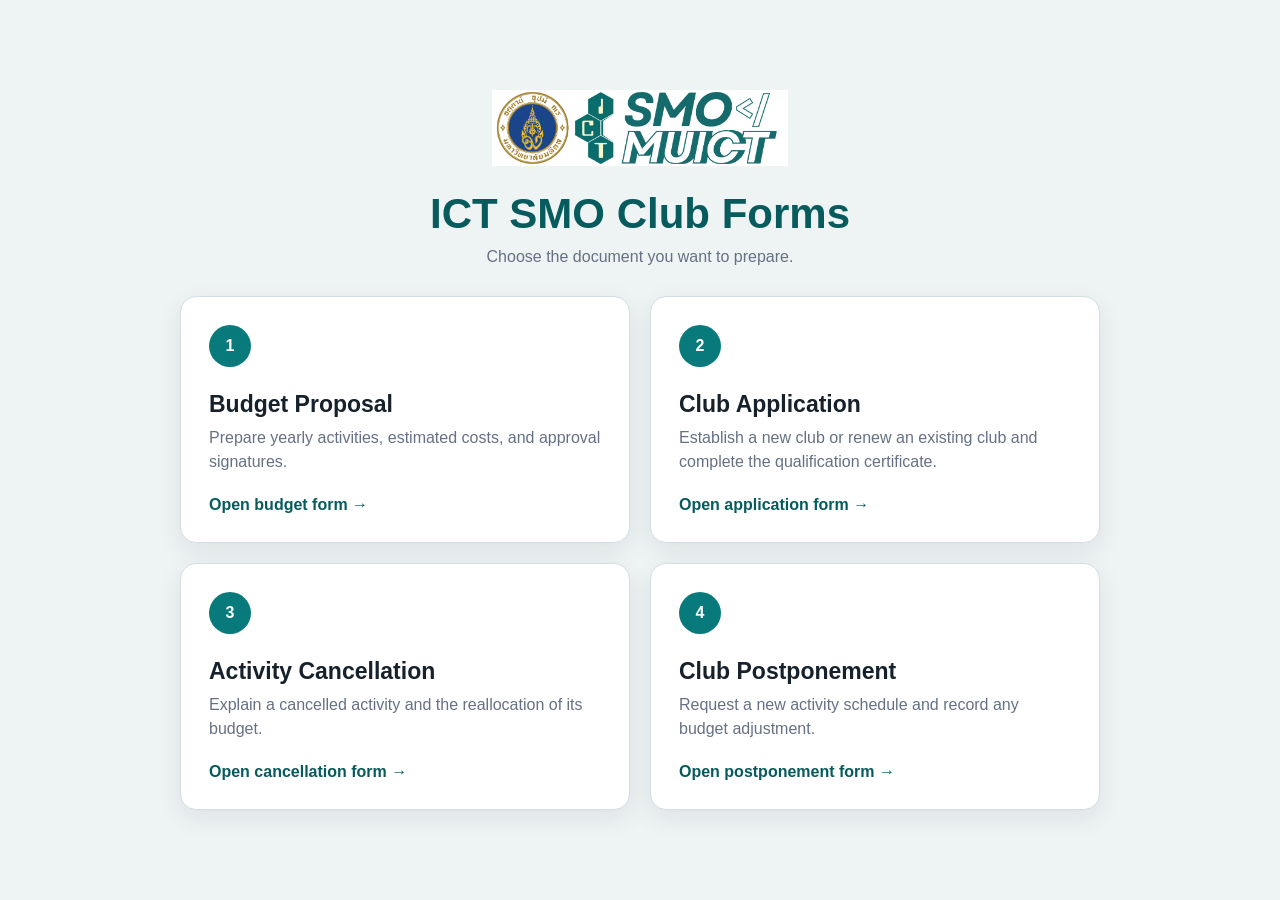
==== commit 3e98e5a0: "Add cancellation and postponement forms" ====
--- a/index.html
+++ b/index.html
@@ -43,6 +43,18 @@
         <p>Establish a new club or renew an existing club and complete the qualification certificate.</p>
         <span class="open">Open application form →</span>
       </a>
+      <a class="choice" href="cancellation.html">
+        <span class="choice-number">3</span>
+        <h2>Activity Cancellation</h2>
+        <p>Explain a cancelled activity and the reallocation of its budget.</p>
+        <span class="open">Open cancellation form →</span>
+      </a>
+      <a class="choice" href="postponement.html">
+        <span class="choice-number">4</span>
+        <h2>Club Postponement</h2>
+        <p>Request a new activity schedule and record any budget adjustment.</p>
+        <span class="open">Open postponement form →</span>
+      </a>
     </section>
   </main>
 </body>
